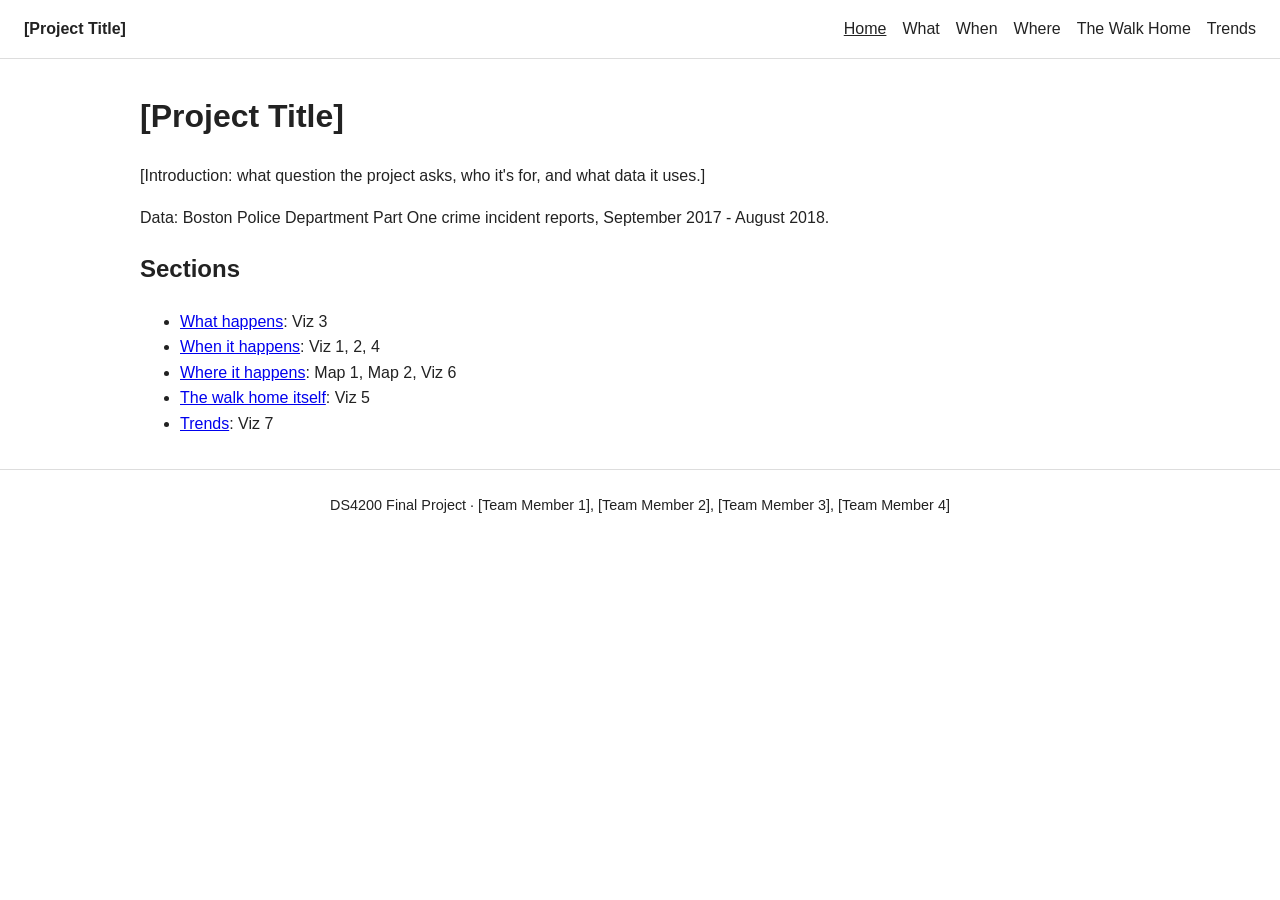
==== index.html @ 85c43302 "Set up empty project website" ====
<!DOCTYPE html>
<html lang="en">
<head>
  <meta charset="UTF-8">
  <meta name="viewport" content="width=device-width, initial-scale=1.0">
  <title>[Project Title]</title>
  <link rel="stylesheet" href="style.css">
</head>
<body>
  <nav>
    <a class="brand" href="index.html">[Project Title]</a>
    <a href="index.html" class="active">Home</a>
    <a href="what.html">What</a>
    <a href="when.html">When</a>
    <a href="where.html">Where</a>
    <a href="walk-home.html">The Walk Home</a>
    <a href="trends.html">Trends</a>
  </nav>

  <main>
    <h1>[Project Title]</h1>
    <p>[Introduction: what question the project asks, who it's for, and what data it uses.]</p>
    <p>Data: Boston Police Department Part One crime incident reports, September 2017 - August 2018.</p>

    <h2>Sections</h2>
    <ul>
      <li><a href="what.html">What happens</a>: Viz 3</li>
      <li><a href="when.html">When it happens</a>: Viz 1, 2, 4</li>
      <li><a href="where.html">Where it happens</a>: Map 1, Map 2, Viz 6</li>
      <li><a href="walk-home.html">The walk home itself</a>: Viz 5</li>
      <li><a href="trends.html">Trends</a>: Viz 7</li>
    </ul>
  </main>

  <footer>
    DS4200 Final Project · [Team Member 1], [Team Member 2], [Team Member 3], [Team Member 4]
  </footer>
</body>
</html>
---- style.css ----
/* Bare-bones styles; the theme will be picked later */
body {
  margin: 0;
  font-family: sans-serif;
  line-height: 1.6;
  color: #222;
  background: #fff;
}

nav {
  display: flex;
  flex-wrap: wrap;
  gap: 1rem;
  padding: 1rem 1.5rem;
  border-bottom: 1px solid #ddd;
}
nav a { color: inherit; text-decoration: none; }
nav a:hover, nav a.active { text-decoration: underline; }
nav .brand { margin-right: auto; font-weight: bold; }

main {
  max-width: 1000px;
  margin: 2rem auto;
  padding: 0 1.5rem;
}

section.viz { margin: 2.5rem 0; }
.chart { overflow-x: auto; }

/* Spot for a visualization that hasn't been added yet */
.placeholder {
  border: 2px dashed #bbb;
  padding: 3rem 1rem;
  text-align: center;
  color: #888;
}

footer {
  padding: 1.5rem;
  border-top: 1px solid #ddd;
  text-align: center;
  font-size: 0.9rem;
}
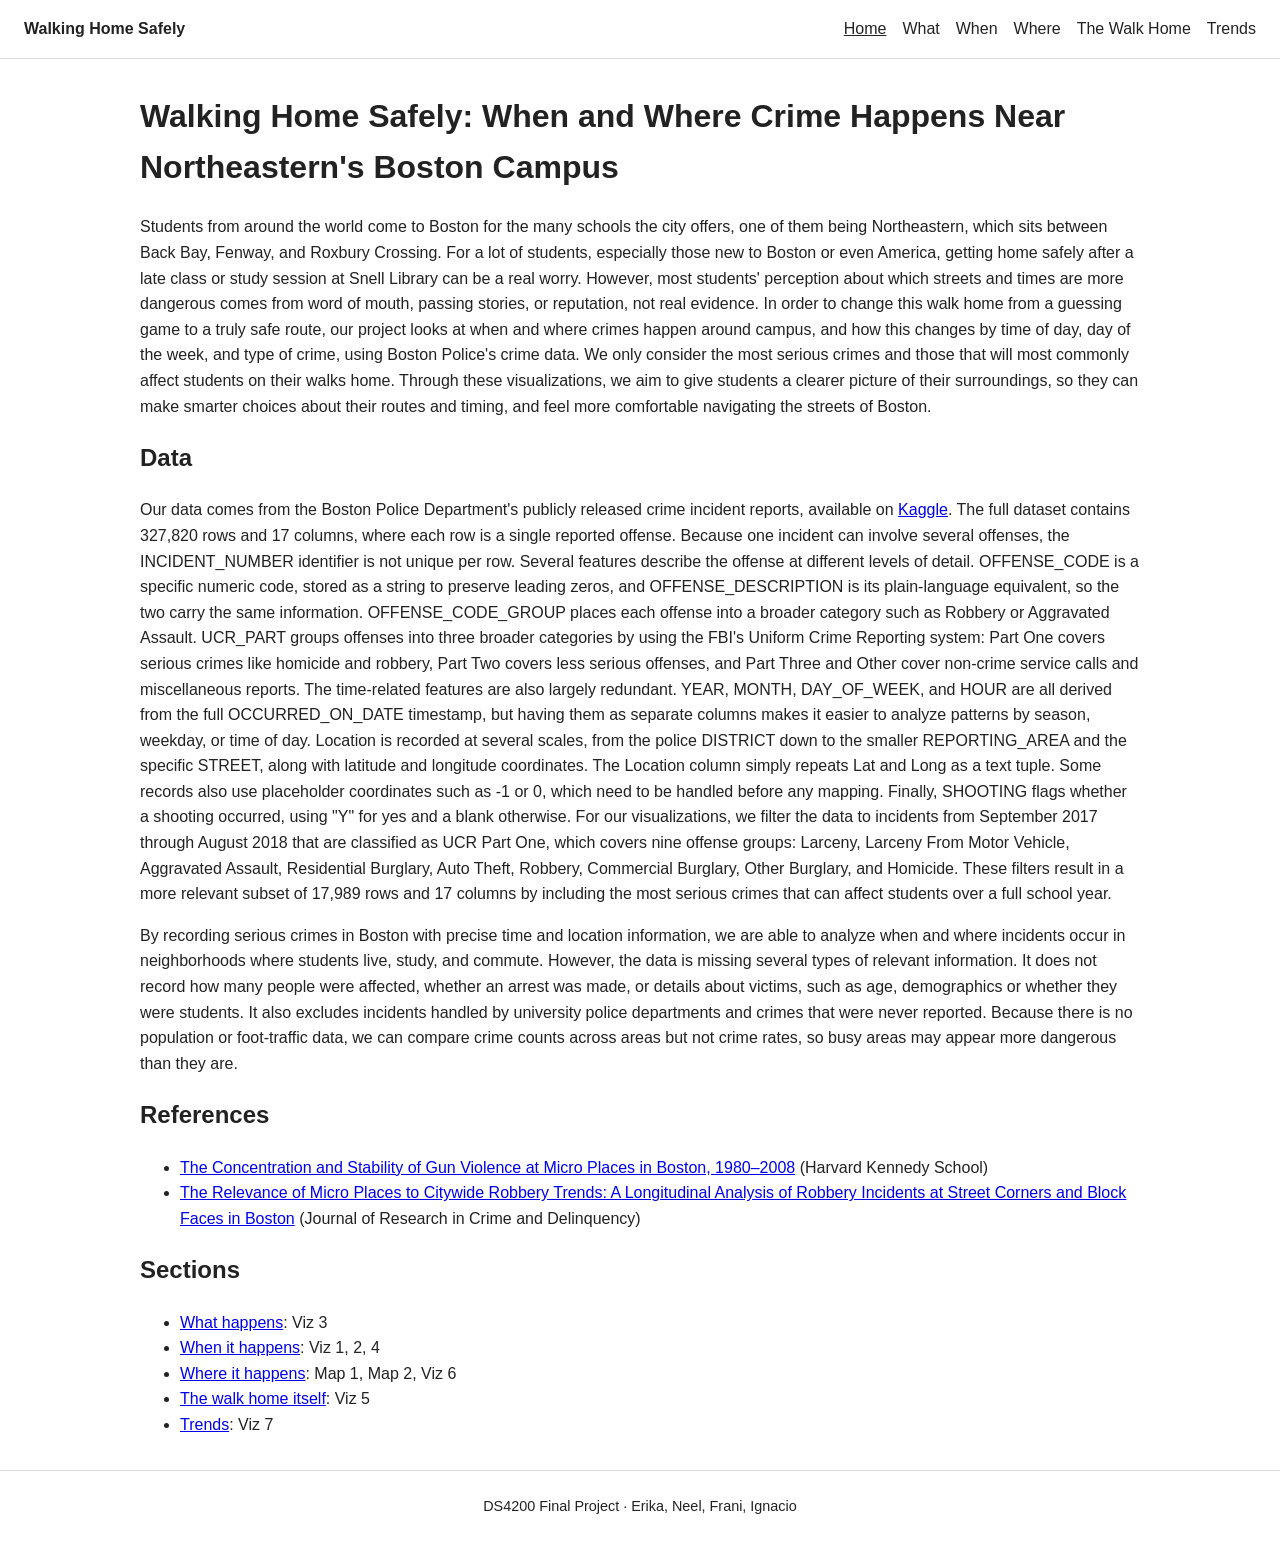
==== commit c910b826: "Add home page writing, project title, and team names" ====
--- a/index.html
+++ b/index.html
@@ -3,12 +3,12 @@
 <head>
   <meta charset="UTF-8">
   <meta name="viewport" content="width=device-width, initial-scale=1.0">
-  <title>[Project Title]</title>
+  <title>Walking Home Safely</title>
   <link rel="stylesheet" href="style.css">
 </head>
 <body>
   <nav>
-    <a class="brand" href="index.html">[Project Title]</a>
+    <a class="brand" href="index.html">Walking Home Safely</a>
     <a href="index.html" class="active">Home</a>
     <a href="what.html">What</a>
     <a href="when.html">When</a>
@@ -18,9 +18,18 @@
   </nav>
 
   <main>
-    <h1>[Project Title]</h1>
-    <p>[Introduction: what question the project asks, who it's for, and what data it uses.]</p>
-    <p>Data: Boston Police Department Part One crime incident reports, September 2017 - August 2018.</p>
+    <h1>Walking Home Safely: When and Where Crime Happens Near Northeastern's Boston Campus</h1>
+    <p>Students from around the world come to Boston for the many schools the city offers, one of them being Northeastern, which sits between Back Bay, Fenway, and Roxbury Crossing. For a lot of students, especially those new to Boston or even America, getting home safely after a late class or study session at Snell Library can be a real worry. However, most students' perception about which streets and times are more dangerous comes from word of mouth, passing stories, or reputation, not real evidence. In order to change this walk home from a guessing game to a truly safe route, our project looks at when and where crimes happen around campus, and how this changes by time of day, day of the week, and type of crime, using Boston Police's crime data. We only consider the most serious crimes and those that will most commonly affect students on their walks home. Through these visualizations, we aim to give students a clearer picture of their surroundings, so they can make smarter choices about their routes and timing, and feel more comfortable navigating the streets of Boston.</p>
+
+    <h2>Data</h2>
+    <p>Our data comes from the Boston Police Department's publicly released crime incident reports, available on <a href="https://www.kaggle.com/datasets/ankkur13/boston-crime-data">Kaggle</a>. The full dataset contains 327,820 rows and 17 columns, where each row is a single reported offense. Because one incident can involve several offenses, the INCIDENT_NUMBER identifier is not unique per row. Several features describe the offense at different levels of detail. OFFENSE_CODE is a specific numeric code, stored as a string to preserve leading zeros, and OFFENSE_DESCRIPTION is its plain-language equivalent, so the two carry the same information. OFFENSE_CODE_GROUP places each offense into a broader category such as Robbery or Aggravated Assault. UCR_PART groups offenses into three broader categories by using the FBI's Uniform Crime Reporting system: Part One covers serious crimes like homicide and robbery, Part Two covers less serious offenses, and Part Three and Other cover non-crime service calls and miscellaneous reports. The time-related features are also largely redundant. YEAR, MONTH, DAY_OF_WEEK, and HOUR are all derived from the full OCCURRED_ON_DATE timestamp, but having them as separate columns makes it easier to analyze patterns by season, weekday, or time of day. Location is recorded at several scales, from the police DISTRICT down to the smaller REPORTING_AREA and the specific STREET, along with latitude and longitude coordinates. The Location column simply repeats Lat and Long as a text tuple. Some records also use placeholder coordinates such as -1 or 0, which need to be handled before any mapping. Finally, SHOOTING flags whether a shooting occurred, using "Y" for yes and a blank otherwise. For our visualizations, we filter the data to incidents from September 2017 through August 2018 that are classified as UCR Part One, which covers nine offense groups: Larceny, Larceny From Motor Vehicle, Aggravated Assault, Residential Burglary, Auto Theft, Robbery, Commercial Burglary, Other Burglary, and Homicide. These filters result in a more relevant subset of 17,989 rows and 17 columns by including the most serious crimes that can affect students over a full school year.</p>
+    <p>By recording serious crimes in Boston with precise time and location information, we are able to analyze when and where incidents occur in neighborhoods where students live, study, and commute. However, the data is missing several types of relevant information. It does not record how many people were affected, whether an arrest was made, or details about victims, such as age, demographics or whether they were students. It also excludes incidents handled by university police departments and crimes that were never reported. Because there is no population or foot-traffic data, we can compare crime counts across areas but not crime rates, so busy areas may appear more dangerous than they are.</p>
+
+    <h2>References</h2>
+    <ul>
+      <li><a href="https://www.hks.harvard.edu/publications/concentration-and-stability-gun-violence-micro-places-boston-1980-2008">The Concentration and Stability of Gun Violence at Micro Places in Boston, 1980–2008</a> (Harvard Kennedy School)</li>
+      <li><a href="https://journals.sagepub.com/doi/10.1177/0022427810384137">The Relevance of Micro Places to Citywide Robbery Trends: A Longitudinal Analysis of Robbery Incidents at Street Corners and Block Faces in Boston</a> (Journal of Research in Crime and Delinquency)</li>
+    </ul>
 
     <h2>Sections</h2>
     <ul>
@@ -33,7 +42,7 @@
   </main>
 
   <footer>
-    DS4200 Final Project · [Team Member 1], [Team Member 2], [Team Member 3], [Team Member 4]
+    DS4200 Final Project · Erika, Neel, Frani, Ignacio
   </footer>
 </body>
 </html>
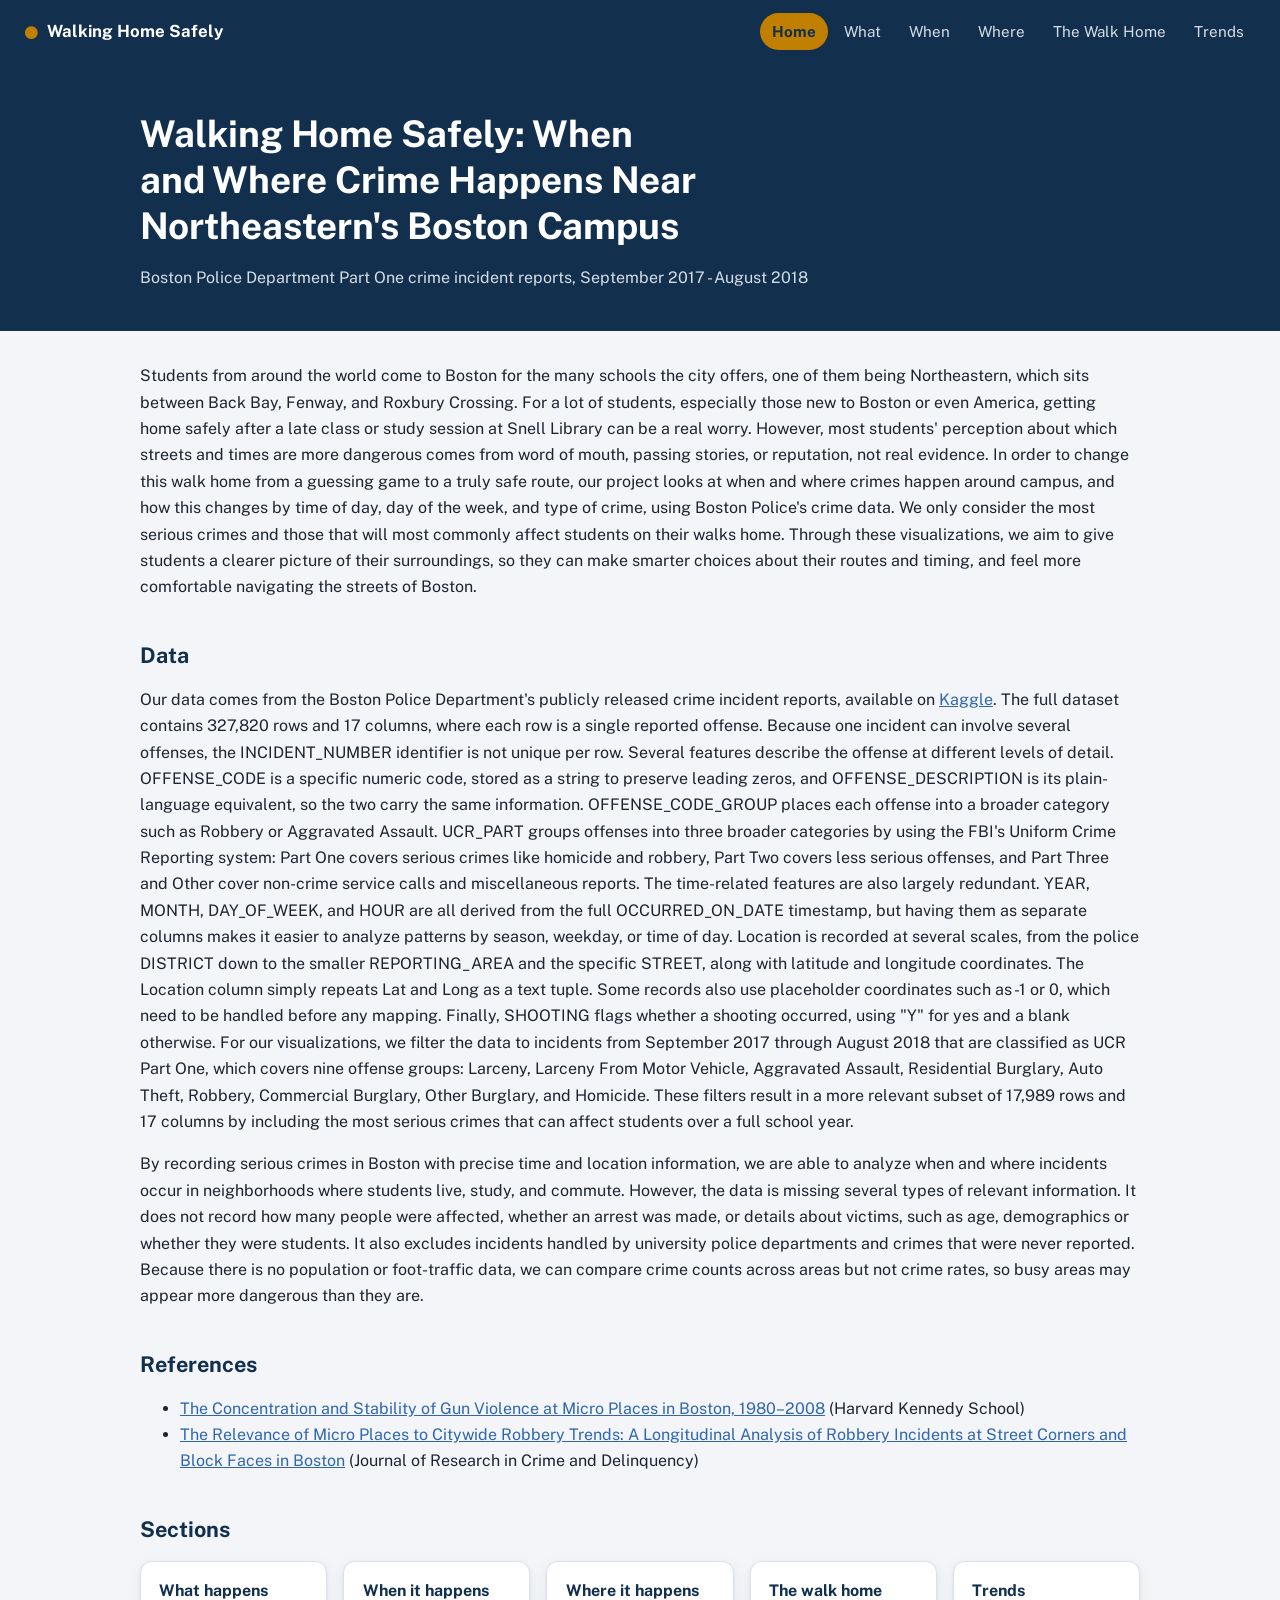
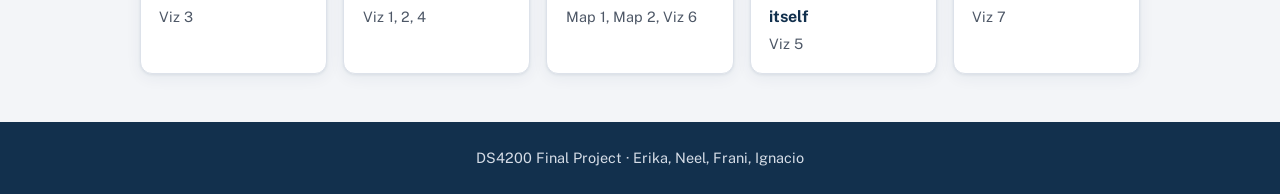
==== commit 89a27de2: "Add night navy and amber theme, cards, and shared chart colors" ====
--- a/index.html
+++ b/index.html
@@ -4,6 +4,7 @@
   <meta charset="UTF-8">
   <meta name="viewport" content="width=device-width, initial-scale=1.0">
   <title>Walking Home Safely</title>
+  <link rel="stylesheet" href="https://fonts.googleapis.com/css2?family=Public+Sans:wght@400;600;700&display=swap">
   <link rel="stylesheet" href="style.css">
 </head>
 <body>
@@ -17,8 +18,14 @@
     <a href="trends.html">Trends</a>
   </nav>
 
+  <header class="hero">
+    <div class="hero-inner">
+      <h1>Walking Home Safely: When and Where Crime Happens Near Northeastern's Boston Campus</h1>
+      <p>Boston Police Department Part One crime incident reports, September 2017 - August 2018</p>
+    </div>
+  </header>
+
   <main>
-    <h1>Walking Home Safely: When and Where Crime Happens Near Northeastern's Boston Campus</h1>
     <p>Students from around the world come to Boston for the many schools the city offers, one of them being Northeastern, which sits between Back Bay, Fenway, and Roxbury Crossing. For a lot of students, especially those new to Boston or even America, getting home safely after a late class or study session at Snell Library can be a real worry. However, most students' perception about which streets and times are more dangerous comes from word of mouth, passing stories, or reputation, not real evidence. In order to change this walk home from a guessing game to a truly safe route, our project looks at when and where crimes happen around campus, and how this changes by time of day, day of the week, and type of crime, using Boston Police's crime data. We only consider the most serious crimes and those that will most commonly affect students on their walks home. Through these visualizations, we aim to give students a clearer picture of their surroundings, so they can make smarter choices about their routes and timing, and feel more comfortable navigating the streets of Boston.</p>
 
     <h2>Data</h2>
@@ -32,12 +39,12 @@
     </ul>
 
     <h2>Sections</h2>
-    <ul>
-      <li><a href="what.html">What happens</a>: Viz 3</li>
-      <li><a href="when.html">When it happens</a>: Viz 1, 2, 4</li>
-      <li><a href="where.html">Where it happens</a>: Map 1, Map 2, Viz 6</li>
-      <li><a href="walk-home.html">The walk home itself</a>: Viz 5</li>
-      <li><a href="trends.html">Trends</a>: Viz 7</li>
+    <ul class="section-cards">
+      <li><a href="what.html"><b>What happens</b><span>Viz 3</span></a></li>
+      <li><a href="when.html"><b>When it happens</b><span>Viz 1, 2, 4</span></a></li>
+      <li><a href="where.html"><b>Where it happens</b><span>Map 1, Map 2, Viz 6</span></a></li>
+      <li><a href="walk-home.html"><b>The walk home itself</b><span>Viz 5</span></a></li>
+      <li><a href="trends.html"><b>Trends</b><span>Viz 7</span></a></li>
     </ul>
   </main>
 
--- a/style.css
+++ b/style.css
@@ -1,22 +1,52 @@
-/* Bare-bones styles; the theme will be picked later */
+/* Theme: night navy frame, white cards, amber = day / highlight, blue = night / accent
+   Chart colors live in Project/theme.py; keep --blue and --amber the same as NIGHT and DAY there. */
+:root {
+  --night: #12304d;   /* nav, footer, headings */
+  --blue: #2E66B0;    /* links, accents (same blue as the night line in Viz 5 and the bars in Viz 6) */
+  --amber: #C17F00;   /* active tab, highlights (same amber as the day line in Viz 5) */
+  --ground: #f3f5f8;  /* page background */
+  --card: #fff;
+  --ink: #1d2430;
+  --muted: #4d5766;
+  --line: #dde2ea;
+  --nav-text: #d6dde7;
+  --radius: 12px;
+  --shadow: 0 1px 3px rgba(18, 48, 77, 0.08), 0 4px 16px rgba(18, 48, 77, 0.06);
+}
+
 body {
   margin: 0;
-  font-family: sans-serif;
-  line-height: 1.6;
-  color: #222;
-  background: #fff;
+  font-family: "Public Sans", system-ui, -apple-system, "Segoe UI", sans-serif;
+  line-height: 1.65;
+  color: var(--ink);
+  background: var(--ground);
 }
 
+a { color: var(--blue); }
+
 nav {
+  position: sticky;
+  top: 0;
+  z-index: 100;
   display: flex;
   flex-wrap: wrap;
-  gap: 1rem;
-  padding: 1rem 1.5rem;
-  border-bottom: 1px solid #ddd;
+  align-items: center;
+  gap: 0.25rem;
+  padding: 0.75rem 1.5rem;
+  background: var(--night);
 }
-nav a { color: inherit; text-decoration: none; }
-nav a:hover, nav a.active { text-decoration: underline; }
-nav .brand { margin-right: auto; font-weight: bold; }
+nav a {
+  color: var(--nav-text);
+  text-decoration: none;
+  padding: 0.35rem 0.75rem;
+  border-radius: 999px;
+  font-size: 0.95rem;
+}
+nav a:hover { color: #fff; background: rgba(255, 255, 255, 0.08); }
+nav a.active { color: var(--night); background: var(--amber); font-weight: 700; }
+nav .brand { margin-right: auto; padding-left: 0; color: #fff; font-weight: 700; font-size: 1.05rem; }
+nav .brand::before { content: "●"; color: var(--amber); margin-right: 0.5rem; }
+nav .brand:hover { background: none; }
 
 main {
   max-width: 1000px;
@@ -24,20 +54,113 @@
   padding: 0 1.5rem;
 }
 
-section.viz { margin: 2.5rem 0; }
-.chart { overflow-x: auto; }
+h1 { font-size: 2rem; line-height: 1.25; margin: 0 0 1rem; color: var(--night); text-wrap: balance; }
+h2 { font-size: 1.35rem; line-height: 1.3; color: var(--night); text-wrap: balance; }
+main > h2 { margin-top: 2.5rem; }
+
+/* Each visualization sits on its own card */
+section.viz {
+  margin: 2rem 0;
+  padding: 1.5rem 1.75rem;
+  background: var(--card);
+  border: 1px solid var(--line);
+  border-radius: var(--radius);
+  box-shadow: var(--shadow);
+}
+section.viz h2 { margin-top: 0; }
+.chart { overflow-x: auto; margin: 1rem 0; }
 
 /* Spot for a visualization that hasn't been added yet */
 .placeholder {
-  border: 2px dashed #bbb;
+  border: 2px dashed var(--line);
+  border-radius: 8px;
   padding: 3rem 1rem;
   text-align: center;
-  color: #888;
+  color: var(--muted);
+  background: var(--ground);
 }
 
+/* Home page: header band and section cards */
+.hero { background: var(--night); color: #fff; }
+.hero-inner { max-width: 1000px; margin: 0 auto; padding: 3rem 1.5rem 2.5rem; }
+.hero h1 { color: #fff; font-size: 2.3rem; max-width: 800px; }
+.hero p { margin: 0; color: var(--nav-text); }
+
+.section-cards {
+  display: grid;
+  grid-template-columns: repeat(auto-fit, minmax(170px, 1fr));
+  gap: 1rem;
+  margin: 1rem 0 2rem;
+  padding: 0;
+  list-style: none;
+}
+.section-cards a {
+  display: block;
+  height: 100%;
+  box-sizing: border-box;
+  padding: 1rem 1.15rem;
+  background: var(--card);
+  border: 1px solid var(--line);
+  border-radius: var(--radius);
+  box-shadow: var(--shadow);
+  color: var(--ink);
+  text-decoration: none;
+  transition: transform 0.15s, border-color 0.15s;
+}
+.section-cards a:hover { transform: translateY(-2px); border-color: var(--amber); }
+.section-cards b { display: block; color: var(--night); }
+.section-cards span { color: var(--muted); font-size: 0.9rem; }
+
 footer {
+  margin-top: 3rem;
   padding: 1.5rem;
-  border-top: 1px solid #ddd;
+  background: var(--night);
+  color: var(--nav-text);
   text-align: center;
   font-size: 0.9rem;
 }
+
+/* Map 1 */
+.map-controls { display: flex; flex-wrap: wrap; gap: 1.5rem; align-items: center; margin: 0.5rem 0; }
+.map-controls select { font: inherit; padding: 0.2rem 0.4rem; border: 1px solid var(--line); border-radius: 6px; background: var(--card); }
+#shown { color: var(--muted); font-weight: 600; }
+.map-row { display: flex; gap: 1rem; align-items: flex-start; }
+#map1 { flex: 1 1 auto; min-width: 0; height: 600px; position: relative; border-radius: 8px; overflow: hidden; }
+.offense-panel { flex: 0 0 auto; padding: 0.75rem 1rem; background: var(--ground); border-radius: 8px; }
+.offense-panel button {
+  font: inherit; font-size: 0.85rem; margin-top: 0.5rem; padding: 0.15rem 0.7rem; cursor: pointer;
+  background: var(--card); color: var(--night); border: 1px solid var(--line); border-radius: 999px;
+}
+.offense-panel button:hover { border-color: var(--blue); }
+.offense-panel label { display: flex; align-items: center; gap: 0.4rem; }
+.swatch { display: inline-block; width: 12px; height: 12px; border-radius: 50%; border: 1px solid #888; }
+.zoom-buttons { position: absolute; top: 10px; left: 10px; z-index: 10; display: flex; flex-direction: column; gap: 4px; }
+.zoom-buttons button {
+  width: 32px; height: 32px; padding: 0; cursor: pointer;
+  background: #fff; color: #222; border: 1px solid #bbb; border-radius: 6px;
+  font: 600 20px/30px sans-serif; box-shadow: 0 1px 4px rgba(0, 0, 0, 0.4);
+}
+.zoom-buttons button:hover { background: #eee; }
+.neu-label { color: #fff; font: 600 13px sans-serif; text-shadow: 0 0 3px #000, 0 0 3px #000; }
+
+/* Two-handle hour slider: two range inputs stacked on one track */
+.hour-range { position: relative; width: 300px; height: 24px; }
+.hour-range input {
+  position: absolute; left: 0; top: 0; width: 100%; margin: 0;
+  pointer-events: none; background: none; -webkit-appearance: none; appearance: none;
+  accent-color: var(--blue);
+}
+.hour-range input::-webkit-slider-thumb { pointer-events: auto; }
+.hour-range input::-moz-range-thumb { pointer-events: auto; }
+.hour-range::before {
+  content: ""; position: absolute; left: 0; right: 0; top: 50%; height: 4px;
+  transform: translateY(-50%); background: #ccc; border-radius: 2px;
+}
+
+@media (max-width: 700px) {
+  nav { position: static; }
+  section.viz { padding: 1.25rem 1rem; }
+  .hero h1 { font-size: 1.8rem; }
+  .map-row { flex-direction: column; }
+  #map1 { width: 100%; height: 450px; }
+}
